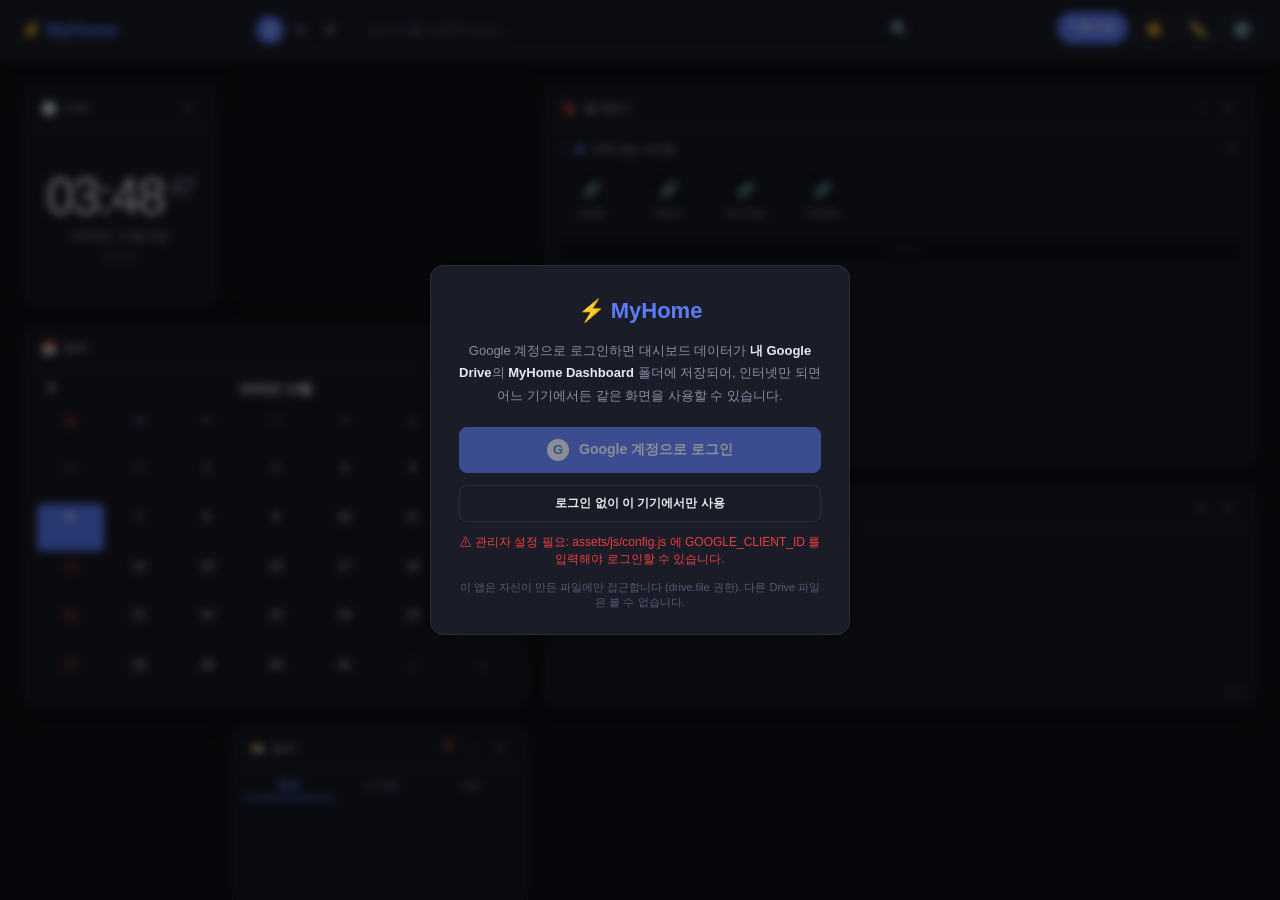
==== index.html @ 10d4822e "MyHome 대시보드: Google 로그인 + Google Drive 동기화 - 정적 호스팅에서 동작 (Apache/PHP 불필요), drive.file 권한만 사용 - 보안: 위" ====
<!DOCTYPE html>
<html lang="ko">
<head>
  <meta charset="UTF-8">
  <meta name="viewport" content="width=device-width, initial-scale=1.0">
  <!-- 스크립트·통신 대상 제한: 만일 XSS 가 생겨도 외부 스크립트 로드/임의 서버 전송을 막음 -->
  <meta http-equiv="Content-Security-Policy" content="default-src 'self'; script-src 'self' 'unsafe-inline' https://accounts.google.com/gsi/client; connect-src 'self' https://www.googleapis.com https://accounts.google.com/gsi/ https://wttr.in; frame-src https://accounts.google.com/gsi/; style-src 'self' 'unsafe-inline' https://accounts.google.com/gsi/style; img-src * data:; font-src 'self' data:; object-src 'none'; base-uri 'self'; form-action 'none'">
  <meta name="referrer" content="strict-origin-when-cross-origin">
  <title>나만의 홈 대시보드</title>

  <link rel="stylesheet" href="assets/css/lib/gridstack.min.css">
  <link rel="stylesheet" href="assets/css/dashboard.css">
  <link rel="stylesheet" href="assets/css/widgets.css">
</head>
<body class="theme-dark">

  <!-- 상단 헤더 -->
  <header class="dash-header">
    <div class="dash-header__left">
      <span class="dash-logo">⚡ MyHome</span>
    </div>
    <div class="dash-header__center">
      <form class="search-bar" id="searchForm">
        <div class="search-engine-select">
          <button type="button" class="engine-btn active" data-engine="google" title="Google">G</button>
          <button type="button" class="engine-btn" data-engine="naver" title="Naver">N</button>
          <button type="button" class="engine-btn" data-engine="bing" title="Bing">B</button>
        </div>
        <input type="text" id="searchInput" placeholder="검색어를 입력하세요..." autocomplete="off">
        <button type="submit" class="search-submit">🔍</button>
      </form>
    </div>
    <div class="dash-header__right">
      <button class="sync-btn is-off" id="syncBtn" title="Google Drive 동기화">☁ 로그인</button>
      <button class="icon-btn" id="themeToggleBtn" title="테마 전환">🌙</button>
      <button class="icon-btn" id="editModeBtn" title="레이아웃 편집">✏️</button>
      <button class="icon-btn" id="settingsBtn" title="설정">⚙️</button>
    </div>
  </header>

  <!-- 편집 모드 툴바 -->
  <div class="edit-toolbar" id="editToolbar" style="display:none;">
    <span class="edit-toolbar__label">✏️ 레이아웃 편집 모드</span>
    <button class="btn btn-sm btn-primary" id="addWidgetBtn">+ 위젯 추가</button>
    <button class="btn btn-sm btn-success" id="saveLayoutBtn">💾 저장</button>
    <button class="btn btn-sm btn-danger" id="resetLayoutBtn">↺ 초기화</button>
    <button class="btn btn-sm btn-secondary" id="exitEditBtn">✕ 나가기</button>
  </div>

  <!-- 메인 대시보드 그리드 -->
  <main class="dash-main" id="dashMain">
    <div class="grid-stack" id="mainGrid"></div>
  </main>

  <!-- 위젯 추가 모달 -->
  <div class="modal-overlay" id="addWidgetModal" style="display:none;">
    <div class="modal-box">
      <div class="modal-header">
        <h3>위젯 추가</h3>
        <button class="modal-close" id="closeAddWidgetModal">✕</button>
      </div>
      <div class="modal-body widget-picker">
        <div class="widget-pick-item" data-widget="clock">
          <div class="widget-pick-icon">🕐</div>
          <div class="widget-pick-name">시계</div>
        </div>
        <div class="widget-pick-item" data-widget="calendar">
          <div class="widget-pick-icon">📅</div>
          <div class="widget-pick-name">달력</div>
        </div>
        <div class="widget-pick-item" data-widget="weather">
          <div class="widget-pick-icon">🌤️</div>
          <div class="widget-pick-name">날씨</div>
        </div>
        <div class="widget-pick-item" data-widget="bookmarks">
          <div class="widget-pick-icon">🔖</div>
          <div class="widget-pick-name">즐겨찾기</div>
        </div>
        <div class="widget-pick-item" data-widget="memo">
          <div class="widget-pick-icon">📝</div>
          <div class="widget-pick-name">메모</div>
        </div>
      </div>
    </div>
  </div>

  <!-- 설정 패널 -->
  <div class="settings-panel" id="settingsPanel" style="display:none;">
    <div class="settings-panel__header">
      <h3>⚙️ 설정</h3>
      <button class="modal-close" id="closeSettingsBtn">✕</button>
    </div>
    <div class="settings-panel__body">
      <div class="settings-group">
        <label class="settings-label">Google Drive 동기화</label>
        <div class="sync-info" id="syncInfo"></div>
        <div class="settings-row">
          <button class="btn btn-sm btn-primary" id="syncLoginBtn">Google 로그인</button>
          <button class="btn btn-sm btn-primary" id="syncNowBtn">🔄 지금 동기화</button>
          <button class="btn btn-sm btn-secondary" id="syncPullBtn">📥 Drive에서 불러오기</button>
          <button class="btn btn-sm btn-secondary" id="syncPushBtn">📤 Drive에 덮어쓰기</button>
          <button class="btn btn-sm btn-secondary" id="syncLogoutBtn">로그아웃</button>
          <button class="btn btn-sm btn-secondary" id="syncRestoreBtn">↩ 이전 데이터 복원</button>
        </div>
      </div>
      <div class="settings-group">
        <label class="settings-label">배경 테마</label>
        <div class="theme-options">
          <button class="theme-opt" data-theme="theme-dark">🌑 다크</button>
          <button class="theme-opt" data-theme="theme-light">☀️ 라이트</button>
          <button class="theme-opt" data-theme="theme-ocean">🌊 오션</button>
          <button class="theme-opt" data-theme="theme-forest">🌲 포레스트</button>
        </div>
      </div>
      <div class="settings-group">
        <label class="settings-label">배경 이미지 URL</label>
        <div class="settings-row">
          <input type="text" id="bgImageInput" class="settings-input" placeholder="https://...">
          <button class="btn btn-sm btn-primary" id="applyBgBtn">적용</button>
          <button class="btn btn-sm btn-secondary" id="clearBgBtn">제거</button>
        </div>
      </div>
      <div class="settings-group">
        <label class="settings-label">설정 내보내기 / 가져오기</label>
        <div class="settings-row">
          <button class="btn btn-sm btn-secondary" id="exportSettingsBtn">📤 내보내기</button>
          <button class="btn btn-sm btn-secondary" id="importSettingsBtn">📥 가져오기</button>
          <input type="file" id="importFileInput" accept=".json" style="display:none;">
        </div>
      </div>
    </div>
  </div>

  <!-- Google 로그인 안내 (첫 방문) -->
  <div class="modal-overlay login-overlay" id="loginOverlay" style="display:none;">
    <div class="modal-box login-box">
      <div class="login-logo">⚡ MyHome</div>
      <p class="login-desc">
        Google 계정으로 로그인하면 대시보드 데이터가 <b>내 Google Drive</b>의
        <b>MyHome Dashboard</b> 폴더에 저장되어, 인터넷만 되면 어느 기기에서든 같은 화면을 사용할 수 있습니다.
      </p>
      <button class="btn btn-primary login-google-btn" id="loginGoogleBtn">
        <span class="login-g">G</span> Google 계정으로 로그인
      </button>
      <button class="btn btn-secondary login-local-btn" id="loginLocalBtn">로그인 없이 이 기기에서만 사용</button>
      <p class="login-note" id="loginNote"></p>
      <p class="login-fine">이 앱은 자신이 만든 파일에만 접근합니다 (drive.file 권한). 다른 Drive 파일은 볼 수 없습니다.</p>
    </div>
  </div>

  <!-- Google Identity Services -->
  <script src="https://accounts.google.com/gsi/client" async defer></script>
  <!-- Gridstack.js -->
  <script src="assets/js/lib/gridstack-all.js"></script>
  <!-- 앱 모듈 -->
  <script src="assets/js/config.js"></script>
  <script src="assets/js/storage.js"></script>
  <script src="assets/js/drive-sync.js"></script>
  <script src="assets/js/widgets/clock.js"></script>
  <script src="assets/js/widgets/calendar.js"></script>
  <script src="assets/js/widgets/weather.js"></script>
  <script src="assets/js/widgets/bookmarks.js"></script>
  <script src="assets/js/widgets/memo.js"></script>
  <script src="assets/js/grid.js"></script>
  <script src="assets/js/app.js"></script>
</body>
</html>
---- assets/css/lib/gridstack.min.css ----
.grid-stack{position:relative}.grid-stack-rtl{direction:ltr}.grid-stack-rtl>.grid-stack-item{direction:rtl}.grid-stack-placeholder>.placeholder-content{background-color:rgba(0,0,0,.1);margin:0;position:absolute;width:auto;z-index:0!important}.grid-stack>.grid-stack-item{position:absolute;padding:0}.grid-stack>.grid-stack-item>.grid-stack-item-content{margin:0;position:absolute;width:auto;overflow-x:hidden;overflow-y:auto}.grid-stack>.grid-stack-item.size-to-content:not(.size-to-content-max)>.grid-stack-item-content{overflow-y:hidden}.grid-stack-item>.ui-resizable-handle{position:absolute;font-size:.1px;display:block;-ms-touch-action:none;touch-action:none}.grid-stack-item.ui-resizable-autohide>.ui-resizable-handle,.grid-stack-item.ui-resizable-disabled>.ui-resizable-handle{display:none}.grid-stack-item>.ui-resizable-ne,.grid-stack-item>.ui-resizable-nw,.grid-stack-item>.ui-resizable-se,.grid-stack-item>.ui-resizable-sw{background-image:url('data:image/svg+xml;utf8,<svg xmlns="http://www.w3.org/2000/svg" fill="none" stroke="%23666" stroke-linecap="round" stroke-linejoin="round" stroke-width="2" viewBox="0 0 20 20"><path d="m10 3 2 2H8l2-2v14l-2-2h4l-2 2"/></svg>');background-repeat:no-repeat;background-position:center}.grid-stack-item>.ui-resizable-ne{transform:translate(0,10px) rotate(45deg)}.grid-stack-item>.ui-resizable-sw{transform:rotate(45deg)}.grid-stack-item>.ui-resizable-nw{transform:translate(0,10px) rotate(-45deg)}.grid-stack-item>.ui-resizable-se{transform:rotate(-45deg)}.grid-stack-item>.ui-resizable-nw{cursor:nw-resize;width:20px;height:20px;top:0}.grid-stack-item>.ui-resizable-n{cursor:n-resize;height:10px;top:0;left:25px;right:25px}.grid-stack-item>.ui-resizable-ne{cursor:ne-resize;width:20px;height:20px;top:0}.grid-stack-item>.ui-resizable-e{cursor:e-resize;width:10px;top:15px;bottom:15px}.grid-stack-item>.ui-resizable-se{cursor:se-resize;width:20px;height:20px}.grid-stack-item>.ui-resizable-s{cursor:s-resize;height:10px;left:25px;bottom:0;right:25px}.grid-stack-item>.ui-resizable-sw{cursor:sw-resize;width:20px;height:20px}.grid-stack-item>.ui-resizable-w{cursor:w-resize;width:10px;top:15px;bottom:15px}.grid-stack-item.ui-draggable-dragging>.ui-resizable-handle{display:none!important}.grid-stack-item.ui-draggable-dragging{will-change:left,top;cursor:move}.grid-stack-item.ui-resizable-resizing{will-change:width,height}.ui-draggable-dragging,.ui-resizable-resizing{z-index:10000}.ui-draggable-dragging>.grid-stack-item-content,.ui-resizable-resizing>.grid-stack-item-content{box-shadow:1px 4px 6px rgba(0,0,0,.2);opacity:.8}.grid-stack-animate,.grid-stack-animate .grid-stack-item{transition:left .3s,top .3s,height .3s,width .3s}.grid-stack-animate .grid-stack-item.grid-stack-placeholder,.grid-stack-animate .grid-stack-item.ui-draggable-dragging,.grid-stack-animate .grid-stack-item.ui-resizable-resizing{transition:left 0s,top 0s,height 0s,width 0s}.grid-stack>.grid-stack-item[gs-y="0"]{top:0}.grid-stack>.grid-stack-item[gs-x="0"]{left:0}.gs-12>.grid-stack-item{width:8.333%}.gs-12>.grid-stack-item[gs-x="1"]{left:8.333%}.gs-12>.grid-stack-item[gs-w="2"]{width:16.667%}.gs-12>.grid-stack-item[gs-x="2"]{left:16.667%}.gs-12>.grid-stack-item[gs-w="3"]{width:25%}.gs-12>.grid-stack-item[gs-x="3"]{left:25%}.gs-12>.grid-stack-item[gs-w="4"]{width:33.333%}.gs-12>.grid-stack-item[gs-x="4"]{left:33.333%}.gs-12>.grid-stack-item[gs-w="5"]{width:41.667%}.gs-12>.grid-stack-item[gs-x="5"]{left:41.667%}.gs-12>.grid-stack-item[gs-w="6"]{width:50%}.gs-12>.grid-stack-item[gs-x="6"]{left:50%}.gs-12>.grid-stack-item[gs-w="7"]{width:58.333%}.gs-12>.grid-stack-item[gs-x="7"]{left:58.333%}.gs-12>.grid-stack-item[gs-w="8"]{width:66.667%}.gs-12>.grid-stack-item[gs-x="8"]{left:66.667%}.gs-12>.grid-stack-item[gs-w="9"]{width:75%}.gs-12>.grid-stack-item[gs-x="9"]{left:75%}.gs-12>.grid-stack-item[gs-w="10"]{width:83.333%}.gs-12>.grid-stack-item[gs-x="10"]{left:83.333%}.gs-12>.grid-stack-item[gs-w="11"]{width:91.667%}.gs-12>.grid-stack-item[gs-x="11"]{left:91.667%}.gs-12>.grid-stack-item[gs-w="12"]{width:100%}.gs-1>.grid-stack-item{width:100%}
---- assets/css/dashboard.css ----
/* ========================================
   대시보드 CSS - 전체 레이아웃 & 테마
   ======================================== */

/* ── CSS 변수 (다크 기본) ── */
:root {
  --bg-primary:     #0f1117;
  --bg-secondary:   #1a1d27;
  --bg-card:        rgba(26, 29, 39, 0.85);
  --bg-card-hover:  rgba(40, 44, 60, 0.95);
  --border-color:   rgba(255,255,255,0.08);
  --text-primary:   #e8eaf0;
  --text-secondary: #8b8fa8;
  --text-muted:     #555975;
  --accent:         #5c7cfa;
  --accent-hover:   #748ffc;
  --accent-danger:  #f03e3e;
  --accent-success: #20c997;
  --header-height:  60px;
  --edit-bar-height:48px;
  --shadow-card:    0 4px 24px rgba(0,0,0,0.4);
  --radius-card:    14px;
  --radius-sm:      8px;
  --transition:     0.2s ease;
}

/* ── 라이트 테마 ── */
body.theme-light {
  --bg-primary:     #f0f2f8;
  --bg-secondary:   #ffffff;
  --bg-card:        rgba(255,255,255,0.9);
  --bg-card-hover:  rgba(255,255,255,1);
  --border-color:   rgba(0,0,0,0.08);
  --text-primary:   #1a1d27;
  --text-secondary: #555975;
  --text-muted:     #9ba3bf;
  --accent:         #4263eb;
  --shadow-card:    0 4px 24px rgba(0,0,0,0.1);
}

/* ── 오션 테마 ── */
body.theme-ocean {
  --bg-primary:     #062040;
  --bg-secondary:   #0a3060;
  --bg-card:        rgba(10,40,80,0.85);
  --border-color:   rgba(100,200,255,0.12);
  --text-primary:   #d0f0ff;
  --text-secondary: #7abfd8;
  --accent:         #38d9f5;
  --shadow-card:    0 4px 24px rgba(0,30,60,0.6);
}

/* ── 포레스트 테마 ── */
body.theme-forest {
  --bg-primary:     #0d1f0f;
  --bg-secondary:   #162518;
  --bg-card:        rgba(18,35,20,0.88);
  --border-color:   rgba(100,200,100,0.1);
  --text-primary:   #d4edd6;
  --text-secondary: #7ab87e;
  --accent:         #40c057;
  --shadow-card:    0 4px 24px rgba(0,20,5,0.6);
}

/* ── 리셋 & 기본 ── */
*, *::before, *::after { box-sizing: border-box; margin: 0; padding: 0; }

html, body {
  height: 100%;
  font-family: 'Segoe UI', 'Noto Sans KR', sans-serif;
  font-size: 14px;
  color: var(--text-primary);
  background-color: var(--bg-primary);
  background-image: var(--bg-image, none);
  background-size: cover;
  background-position: center;
  background-attachment: fixed;
  overflow-x: hidden;
  transition: background-color var(--transition), color var(--transition);
}

/* ── 헤더 ── */
.dash-header {
  position: fixed;
  top: 0; left: 0; right: 0;
  height: var(--header-height);
  display: flex;
  align-items: center;
  padding: 0 20px;
  gap: 16px;
  background: var(--bg-secondary);
  border-bottom: 1px solid var(--border-color);
  backdrop-filter: blur(12px);
  z-index: 100;
  box-shadow: 0 2px 12px rgba(0,0,0,0.3);
}

.dash-header__left  { flex: 0 0 auto; }
.dash-header__center { flex: 1 1 auto; max-width: 680px; margin: 0 auto; }
.dash-header__right { flex: 0 0 auto; display: flex; gap: 8px; }

.dash-logo {
  font-size: 18px;
  font-weight: 700;
  letter-spacing: -0.5px;
  color: var(--accent);
  white-space: nowrap;
}

/* ── 검색바 ── */
.search-bar {
  display: flex;
  align-items: center;
  background: var(--bg-card);
  border: 1px solid var(--border-color);
  border-radius: 30px;
  overflow: hidden;
  transition: border-color var(--transition), box-shadow var(--transition);
}
.search-bar:focus-within {
  border-color: var(--accent);
  box-shadow: 0 0 0 3px rgba(92,124,250,0.2);
}

.search-engine-select {
  display: flex;
  gap: 2px;
  padding: 0 8px;
  border-right: 1px solid var(--border-color);
}
.engine-btn {
  width: 28px; height: 28px;
  border: none;
  background: transparent;
  color: var(--text-secondary);
  font-size: 12px;
  font-weight: 700;
  border-radius: 50%;
  cursor: pointer;
  transition: background var(--transition), color var(--transition);
}
.engine-btn:hover  { background: var(--bg-primary); color: var(--text-primary); }
.engine-btn.active { background: var(--accent); color: #fff; }

#searchInput {
  flex: 1;
  padding: 10px 14px;
  border: none;
  background: transparent;
  color: var(--text-primary);
  font-size: 14px;
  outline: none;
}
#searchInput::placeholder { color: var(--text-muted); }

.search-submit {
  padding: 0 16px;
  height: 44px;
  border: none;
  background: transparent;
  color: var(--text-secondary);
  font-size: 16px;
  cursor: pointer;
  transition: color var(--transition);
}
.search-submit:hover { color: var(--accent); }

/* ── 아이콘 버튼 ── */
.icon-btn {
  width: 36px; height: 36px;
  border: 1px solid var(--border-color);
  background: transparent;
  color: var(--text-secondary);
  font-size: 16px;
  border-radius: var(--radius-sm);
  cursor: pointer;
  transition: background var(--transition), color var(--transition), border-color var(--transition);
  display: flex; align-items: center; justify-content: center;
}
.icon-btn:hover { background: var(--bg-card); color: var(--text-primary); border-color: var(--accent); }

/* ── 편집 툴바 ── */
.edit-toolbar {
  position: fixed;
  top: var(--header-height);
  left: 0; right: 0;
  height: var(--edit-bar-height);
  display: flex;
  align-items: center;
  gap: 10px;
  padding: 0 20px;
  background: rgba(92,124,250,0.15);
  border-bottom: 1px solid rgba(92,124,250,0.3);
  backdrop-filter: blur(8px);
  z-index: 99;
}
.edit-toolbar__label {
  font-size: 13px;
  font-weight: 600;
  color: var(--accent);
  margin-right: auto;
}
body.edit-mode .dash-main {
  top: calc(var(--header-height) + var(--edit-bar-height));
}

/* ── 메인 컨텐츠 영역 ── */
.dash-main {
  position: fixed;
  top: var(--header-height);
  left: 0; right: 0; bottom: 0;
  overflow-y: auto;
  padding: 16px;
  transition: top var(--transition);
}

/* ── 버튼 공통 ── */
.btn {
  padding: 6px 14px;
  border: 1px solid var(--border-color);
  border-radius: var(--radius-sm);
  font-size: 12px;
  font-weight: 600;
  cursor: pointer;
  transition: all var(--transition);
  white-space: nowrap;
}
.btn-sm { padding: 5px 12px; font-size: 12px; }
.btn-primary   { background: var(--accent); color: #fff; border-color: var(--accent); }
.btn-primary:hover { background: var(--accent-hover); }
.btn-success   { background: var(--accent-success); color: #fff; border-color: var(--accent-success); }
.btn-danger    { background: var(--accent-danger); color: #fff; border-color: var(--accent-danger); }
.btn-secondary { background: var(--bg-card); color: var(--text-primary); }
.btn-secondary:hover { background: var(--bg-card-hover); border-color: var(--accent); }

/* ── 모달 오버레이 ── */
.modal-overlay {
  position: fixed;
  inset: 0;
  background: rgba(0,0,0,0.55);
  backdrop-filter: blur(4px);
  z-index: 200;
  display: flex;
  align-items: center;
  justify-content: center;
}
.modal-box {
  background: var(--bg-secondary);
  border: 1px solid var(--border-color);
  border-radius: var(--radius-card);
  width: 480px;
  max-width: 95vw;
  box-shadow: var(--shadow-card);
  overflow: hidden;
}
.modal-header {
  display: flex;
  align-items: center;
  justify-content: space-between;
  padding: 16px 20px;
  border-bottom: 1px solid var(--border-color);
}
.modal-header h3 { font-size: 15px; font-weight: 700; }
.modal-close {
  width: 28px; height: 28px;
  border: none;
  background: transparent;
  color: var(--text-secondary);
  font-size: 14px;
  border-radius: 50%;
  cursor: pointer;
  transition: background var(--transition);
}
.modal-close:hover { background: var(--bg-card); color: var(--text-primary); }
.modal-body { padding: 20px; }

/* ── 위젯 픽커 ── */
.widget-picker {
  display: grid;
  grid-template-columns: repeat(3, 1fr);
  gap: 12px;
}
.widget-pick-item {
  display: flex;
  flex-direction: column;
  align-items: center;
  gap: 8px;
  padding: 18px 12px;
  border: 1px solid var(--border-color);
  border-radius: var(--radius-card);
  cursor: pointer;
  transition: all var(--transition);
  background: var(--bg-card);
}
.widget-pick-item:hover {
  border-color: var(--accent);
  background: var(--bg-card-hover);
  transform: translateY(-2px);
  box-shadow: 0 4px 16px rgba(92,124,250,0.2);
}
.widget-pick-icon { font-size: 28px; }
.widget-pick-name { font-size: 12px; font-weight: 600; color: var(--text-secondary); }

/* ── 설정 패널 (슬라이드인) ── */
.settings-panel {
  position: fixed;
  top: 0; right: 0;
  width: 320px;
  height: 100%;
  background: var(--bg-secondary);
  border-left: 1px solid var(--border-color);
  box-shadow: -4px 0 24px rgba(0,0,0,0.4);
  z-index: 150;
  display: flex;
  flex-direction: column;
}
.settings-panel__header {
  display: flex;
  align-items: center;
  justify-content: space-between;
  padding: 18px 20px;
  border-bottom: 1px solid var(--border-color);
}
.settings-panel__header h3 { font-size: 15px; font-weight: 700; }
.settings-panel__body { padding: 20px; flex: 1; overflow-y: auto; }
.settings-group { margin-bottom: 24px; }
.settings-label {
  display: block;
  font-size: 11px;
  font-weight: 700;
  text-transform: uppercase;
  letter-spacing: 0.8px;
  color: var(--text-secondary);
  margin-bottom: 10px;
}
.settings-row {
  display: flex;
  gap: 8px;
  align-items: center;
}
.settings-input {
  flex: 1;
  padding: 8px 12px;
  border: 1px solid var(--border-color);
  border-radius: var(--radius-sm);
  background: var(--bg-card);
  color: var(--text-primary);
  font-size: 12px;
  outline: none;
  transition: border-color var(--transition);
}
.settings-input:focus { border-color: var(--accent); }

.theme-options {
  display: grid;
  grid-template-columns: repeat(2, 1fr);
  gap: 8px;
}
.theme-opt {
  padding: 10px 8px;
  border: 1px solid var(--border-color);
  border-radius: var(--radius-sm);
  background: var(--bg-card);
  color: var(--text-primary);
  font-size: 12px;
  cursor: pointer;
  transition: all var(--transition);
  text-align: center;
}
.theme-opt:hover { border-color: var(--accent); }
.theme-opt.active { border-color: var(--accent); background: rgba(92,124,250,0.15); }

/* ── Gridstack 커스텀 ── */
.grid-stack {
  min-height: calc(100vh - var(--header-height) - 32px);
}

.grid-stack-item-content {
  background: var(--bg-card);
  border: 1px solid var(--border-color);
  border-radius: var(--radius-card);
  box-shadow: var(--shadow-card);
  overflow: hidden;
  transition: box-shadow var(--transition), border-color var(--transition);
  backdrop-filter: blur(8px);
}
.grid-stack-item-content:hover {
  box-shadow: 0 8px 32px rgba(0,0,0,0.5);
}

/* 편집 모드에서 위젯 테두리 강조 */
body.edit-mode .grid-stack-item-content {
  border-color: rgba(92,124,250,0.4);
  cursor: grab;
}
body.edit-mode .grid-stack-item-content:active { cursor: grabbing; }

/* 드래그 중 플레이스홀더 */
.grid-stack-placeholder > .placeholder-content {
  background: rgba(92,124,250,0.15);
  border: 2px dashed var(--accent);
  border-radius: var(--radius-card);
}

/* 리사이즈 핸들 */
.ui-resizable-se {
  background: var(--accent);
  width: 10px !important;
  height: 10px !important;
  border-radius: 2px 0 var(--radius-sm) 0;
  opacity: 0;
  transition: opacity var(--transition);
}
body.edit-mode .grid-stack-item:hover .ui-resizable-se { opacity: 1; }

/* ── 스크롤바 ── */
::-webkit-scrollbar { width: 6px; height: 6px; }
::-webkit-scrollbar-track { background: transparent; }
::-webkit-scrollbar-thumb { background: var(--text-muted); border-radius: 3px; }
::-webkit-scrollbar-thumb:hover { background: var(--text-secondary); }

/* ── 반응형 ── */
@media (max-width: 768px) {
  .dash-header { padding: 0 12px; gap: 8px; }
  .dash-logo { font-size: 14px; }
  .dash-header__center { max-width: none; }
  .search-engine-select { display: none; }
  .dash-main { padding: 8px; }
  .settings-panel { width: 100%; }
  .widget-picker { grid-template-columns: repeat(2, 1fr); }
}

/* ── 애니메이션 ── */
@keyframes fadeInUp {
  from { opacity: 0; transform: translateY(12px); }
  to   { opacity: 1; transform: translateY(0); }
}
.widget-enter { animation: fadeInUp 0.3s ease forwards; }

/* ── Google Drive 동기화 ── */
.sync-btn {
  height: 32px;
  padding: 0 12px;
  border-radius: 16px;
  border: 1px solid var(--border-color);
  background: var(--bg-card);
  color: var(--text-secondary);
  font-size: 12px;
  font-weight: 600;
  cursor: pointer;
  white-space: nowrap;
  transition: all var(--transition);
}
.sync-btn:hover { border-color: var(--accent); color: var(--text-primary); }
.sync-btn.is-ok   { color: var(--accent-success); border-color: rgba(32,201,151,0.35); }
.sync-btn.is-busy { color: var(--accent); }
.sync-btn.is-warn { color: #fd7e14; border-color: rgba(253,126,20,0.5); background: rgba(253,126,20,0.1); }
.sync-btn.is-err  { color: var(--accent-danger); border-color: rgba(240,62,62,0.5); }
.sync-btn.is-off  { color: #fff; background: var(--accent); border-color: var(--accent); }

.sync-info {
  font-size: 12px;
  line-height: 1.6;
  color: var(--text-secondary);
  white-space: pre-line;
  margin-bottom: 10px;
  word-break: break-all;
  min-height: calc(1.6em * 4);
}
.sync-info__status {
  white-space: nowrap;
  overflow: hidden;
  text-overflow: ellipsis;
}
.settings-group .settings-row { flex-wrap: wrap; }

.login-overlay { z-index: 300; }
.login-box {
  width: 420px;
  padding: 32px 28px 24px;
  display: flex;
  flex-direction: column;
  align-items: stretch;
  gap: 12px;
  text-align: center;
}
.login-logo { font-size: 22px; font-weight: 800; color: var(--accent); }
.login-desc { font-size: 13px; line-height: 1.7; color: var(--text-secondary); margin: 4px 0 8px; }
.login-desc b { color: var(--text-primary); }
.login-google-btn {
  display: flex; align-items: center; justify-content: center; gap: 10px;
  padding: 11px 14px; font-size: 14px;
}
.login-google-btn:disabled { opacity: 0.5; cursor: not-allowed; }
.login-g {
  display: inline-flex; align-items: center; justify-content: center;
  width: 22px; height: 22px; border-radius: 50%;
  background: #fff; color: #4285f4; font-weight: 800; font-size: 13px;
}
.login-local-btn { padding: 9px 14px; }
.login-note { font-size: 12px; color: var(--accent-danger); min-height: 1em; margin: 0; }
.login-fine { font-size: 11px; color: var(--text-muted); margin: 0; }

@media (max-width: 768px) {
  .sync-btn { padding: 0 8px; font-size: 11px; }
}
---- assets/css/widgets.css ----
/* ========================================
   위젯 공통 & 개별 스타일
   ======================================== */

/* ── 위젯 공통 래퍼 ── */
.widget {
  height: 100%;
  display: flex;
  flex-direction: column;
  overflow: hidden;
}

.widget-header {
  display: flex;
  align-items: center;
  justify-content: space-between;
  padding: 12px 16px 8px;
  flex-shrink: 0;
  border-bottom: 1px solid var(--border-color);
}
.widget-title {
  font-size: 11px;
  font-weight: 700;
  text-transform: uppercase;
  letter-spacing: 0.8px;
  color: var(--text-secondary);
  display: flex;
  align-items: center;
  gap: 6px;
}
.widget-title .icon { font-size: 13px; }

.widget-actions {
  display: flex;
  gap: 4px;
}
.widget-action-btn {
  width: 22px; height: 22px;
  border: none;
  background: transparent;
  color: var(--text-muted);
  font-size: 12px;
  border-radius: 4px;
  cursor: pointer;
  transition: all var(--transition);
  display: flex; align-items: center; justify-content: center;
}
.widget-action-btn:hover { background: var(--bg-primary); color: var(--text-primary); }
.widget-action-btn.danger:hover { color: var(--accent-danger); }

.widget-body {
  flex: 1;
  overflow: hidden;
  padding: 12px 16px;
  display: flex;
  flex-direction: column;
}

/* 편집 모드에서 위젯 헤더 드래그 핸들 표시 */
body.edit-mode .widget-header::before {
  content: '⋮⋮';
  font-size: 14px;
  color: var(--text-muted);
  margin-right: 6px;
  letter-spacing: -2px;
  cursor: grab;
}

/* ── 🕐 시계 위젯 ── */
.clock-widget .widget-body {
  align-items: center;
  justify-content: center;
  gap: 4px;
}
.clock-time {
  font-size: clamp(28px, 4vw, 52px);
  font-weight: 200;
  letter-spacing: -2px;
  color: var(--text-primary);
  font-variant-numeric: tabular-nums;
  line-height: 1;
}
.clock-time .clock-seconds {
  font-size: 0.5em;
  color: var(--text-secondary);
  vertical-align: super;
}
.clock-date {
  font-size: 13px;
  color: var(--text-secondary);
  text-align: center;
}
.clock-day {
  font-size: 11px;
  color: var(--text-muted);
  text-align: center;
  text-transform: uppercase;
  letter-spacing: 1px;
}

/* ── 📅 달력 위젯 ── */
.calendar-widget .widget-body { padding: 8px 12px; }

.calendar-nav {
  display: flex;
  align-items: center;
  justify-content: space-between;
  margin-bottom: 8px;
}
.cal-nav-btn {
  width: 26px; height: 26px;
  border: none;
  background: transparent;
  color: var(--text-secondary);
  border-radius: 6px;
  cursor: pointer;
  font-size: 14px;
  transition: all var(--transition);
}
.cal-nav-btn:hover { background: var(--bg-primary); color: var(--text-primary); }
.cal-month-label {
  font-size: 13px;
  font-weight: 700;
  color: var(--text-primary);
}

.calendar-grid {
  display: grid;
  grid-template-columns: repeat(7, 1fr);
  gap: 2px;
  flex: 1;
}
.cal-day-name {
  text-align: center;
  font-size: 10px;
  font-weight: 700;
  color: var(--text-muted);
  padding: 4px 0;
  text-transform: uppercase;
}
.cal-day-name:first-child { color: #f03e3e; }
.cal-day-name:last-child  { color: var(--accent); }

.cal-day {
  position: relative;
  text-align: center;
  font-size: 12px;
  padding: 5px 2px;
  border-radius: 6px;
  cursor: pointer;
  color: var(--text-primary);
  transition: all var(--transition);
  line-height: 1.4;
}
.cal-day:hover { background: var(--bg-primary); }
.cal-day.other-month { color: var(--text-muted); }
.cal-day.today {
  background: var(--accent);
  color: #fff;
  font-weight: 700;
}
.cal-day.today:hover { background: var(--accent-hover); }
.cal-day.sunday    { color: #f03e3e; }
.cal-day.saturday  { color: var(--accent); }
.cal-day.today.sunday, .cal-day.today.saturday { color: #fff; }
.cal-day.has-event::after {
  content: '';
  position: absolute;
  bottom: 2px; left: 50%;
  transform: translateX(-50%);
  width: 4px; height: 4px;
  border-radius: 50%;
  background: var(--accent-success);
}
.cal-day.today.has-event::after { background: #fff; }

/* 달력 이벤트 입력 팝업 */
.cal-event-popup {
  position: absolute;
  z-index: 300;
  background: var(--bg-secondary);
  border: 1px solid var(--border-color);
  border-radius: var(--radius-sm);
  padding: 10px;
  box-shadow: var(--shadow-card);
  min-width: 200px;
}
.cal-event-popup input {
  width: 100%;
  padding: 6px 10px;
  border: 1px solid var(--border-color);
  border-radius: 4px;
  background: var(--bg-card);
  color: var(--text-primary);
  font-size: 12px;
  outline: none;
  margin-bottom: 6px;
}
.cal-event-list { margin-bottom: 6px; }
.cal-event-item {
  display: flex;
  align-items: center;
  gap: 6px;
  font-size: 11px;
  color: var(--text-primary);
  padding: 2px 0;
}
.cal-event-del {
  margin-left: auto;
  background: none;
  border: none;
  color: var(--accent-danger);
  cursor: pointer;
  font-size: 11px;
}

/* ── 🌤️ 날씨 위젯 ── */
.weather-widget .widget-body {
  gap: 10px;
  justify-content: center;
}

.weather-current {
  display: flex;
  align-items: center;
  gap: 12px;
}
.weather-icon { font-size: 40px; line-height: 1; }
.weather-temp-block {}
.weather-temp {
  font-size: 36px;
  font-weight: 200;
  line-height: 1;
  color: var(--text-primary);
}
.weather-desc {
  font-size: 12px;
  color: var(--text-secondary);
  margin-top: 2px;
}
.weather-location {
  font-size: 11px;
  color: var(--text-muted);
}

.weather-details {
  display: grid;
  grid-template-columns: repeat(3, 1fr);
  gap: 6px;
}
.weather-detail-item {
  background: var(--bg-primary);
  border-radius: var(--radius-sm);
  padding: 6px 8px;
  text-align: center;
}
.weather-detail-label {
  font-size: 10px;
  color: var(--text-muted);
  margin-bottom: 2px;
}
.weather-detail-value { font-size: 12px; font-weight: 600; }

.weather-forecast {
  display: grid;
  grid-template-columns: repeat(3, 1fr);
  gap: 6px;
}
.forecast-item {
  background: var(--bg-primary);
  border-radius: var(--radius-sm);
  padding: 8px 6px;
  text-align: center;
  display: flex;
  flex-direction: column;
  gap: 4px;
}
.forecast-day  { font-size: 10px; color: var(--text-muted); font-weight: 600; }
.forecast-icon { font-size: 18px; }
.forecast-temp { font-size: 11px; color: var(--text-primary); }
.forecast-temp .high { color: #f03e3e; }
.forecast-temp .low  { color: var(--accent); }

.weather-loading, .weather-error {
  display: flex;
  align-items: center;
  justify-content: center;
  flex: 1;
  flex-direction: column;
  gap: 8px;
  color: var(--text-muted);
  font-size: 13px;
}
.weather-loading .spinner {
  width: 24px; height: 24px;
  border: 2px solid var(--border-color);
  border-top-color: var(--accent);
  border-radius: 50%;
  animation: spin 0.8s linear infinite;
}
@keyframes spin { to { transform: rotate(360deg); } }

/* ── 🔖 즐겨찾기 위젯 ── */
.bookmarks-widget .widget-body { gap: 8px; padding: 10px 12px; overflow-y: auto; }

.bookmark-group-header {
  display: flex;
  align-items: center;
  gap: 8px;
  margin-bottom: 6px;
}
.bookmark-group-color {
  width: 8px; height: 8px;
  border-radius: 50%;
  flex-shrink: 0;
}
.bookmark-group-name {
  font-size: 11px;
  font-weight: 700;
  color: var(--text-secondary);
  flex: 1;
}
.bookmark-group-add {
  background: none;
  border: none;
  color: var(--text-muted);
  cursor: pointer;
  font-size: 14px;
  transition: color var(--transition);
}
.bookmark-group-add:hover { color: var(--accent); }

.bookmark-links {
  display: grid;
  grid-template-columns: repeat(auto-fill, minmax(64px, 1fr));
  gap: 8px;
  margin-bottom: 10px;
}
.bookmark-link {
  display: flex;
  flex-direction: column;
  align-items: center;
  gap: 5px;
  padding: 8px 4px;
  border-radius: var(--radius-sm);
  cursor: pointer;
  text-decoration: none;
  transition: all var(--transition);
  position: relative;
  border: 1px solid transparent;
}
.bookmark-link:hover {
  background: var(--bg-primary);
  border-color: var(--border-color);
  transform: translateY(-2px);
}
.bookmark-favicon {
  width: 28px; height: 28px;
  border-radius: 6px;
  background: var(--bg-primary);
  display: flex;
  align-items: center;
  justify-content: center;
  font-size: 16px;
  overflow: hidden;
  flex-shrink: 0;
}
.bookmark-favicon img {
  width: 100%; height: 100%;
  object-fit: contain;
  border-radius: 4px;
}
.bookmark-name {
  font-size: 10px;
  color: var(--text-secondary);
  text-align: center;
  line-height: 1.2;
  max-width: 100%;
  overflow: hidden;
  text-overflow: ellipsis;
  white-space: nowrap;
}
.bookmark-link:hover .bookmark-name { color: var(--text-primary); }

/* 편집 모드 - 삭제 버튼 표시 */
body.edit-mode .bookmark-link::after {
  content: '✕';
  position: absolute;
  top: -4px; right: -4px;
  width: 16px; height: 16px;
  background: var(--accent-danger);
  color: #fff;
  border-radius: 50%;
  font-size: 9px;
  display: flex;
  align-items: center;
  justify-content: center;
  cursor: pointer;
  z-index: 10;
  display: none;
}
body.edit-mode .bookmark-link:hover::after { display: flex; }

.bookmark-add-link {
  width: 28px; height: 28px;
  border-radius: 6px;
  background: var(--bg-primary);
  border: 1px dashed var(--border-color);
  color: var(--text-muted);
  font-size: 16px;
  cursor: pointer;
  display: flex;
  align-items: center;
  justify-content: center;
  transition: all var(--transition);
}
.bookmark-add-link:hover { border-color: var(--accent); color: var(--accent); }

/* 링크 추가 폼 */
.bookmark-add-form {
  display: none;
  flex-direction: column;
  gap: 6px;
  padding: 10px;
  background: var(--bg-primary);
  border-radius: var(--radius-sm);
  border: 1px solid var(--border-color);
}
.bookmark-add-form.show { display: flex; }
.bookmark-add-form input {
  padding: 6px 10px;
  border: 1px solid var(--border-color);
  border-radius: 4px;
  background: var(--bg-card);
  color: var(--text-primary);
  font-size: 12px;
  outline: none;
}
.bookmark-add-form input:focus { border-color: var(--accent); }
.bookmark-add-form-actions {
  display: flex;
  gap: 6px;
  justify-content: flex-end;
}

/* ── 📝 메모 위젯 ── */
.memo-widget .widget-body { padding: 8px 12px; }
.memo-textarea {
  width: 100%;
  height: 100%;
  flex: 1;
  border: none;
  background: transparent;
  color: var(--text-primary);
  font-size: 13px;
  line-height: 1.7;
  resize: none;
  outline: none;
  font-family: inherit;
}
.memo-textarea::placeholder { color: var(--text-muted); }
.memo-footer {
  display: flex;
  justify-content: flex-end;
  font-size: 10px;
  color: var(--text-muted);
  padding-top: 6px;
}

/* ── 공통 구분선 ── */
.widget-divider {
  height: 1px;
  background: var(--border-color);
  margin: 8px 0;
  flex-shrink: 0;
}

/* ── 스켈레톤 로딩 ── */
.skeleton {
  background: linear-gradient(90deg,
    var(--bg-primary) 25%,
    var(--border-color) 50%,
    var(--bg-primary) 75%
  );
  background-size: 200% 100%;
  animation: skeleton-loading 1.4s ease infinite;
  border-radius: 4px;
}
@keyframes skeleton-loading {
  0%   { background-position: 200% 0; }
  100% { background-position: -200% 0; }
}

/* ══════════════════════════════════════════
   Phase 2 — 달력 위젯 고도화 스타일
   ══════════════════════════════════════════ */

.cal-body {
  display: flex;
  flex-direction: column;
  overflow: hidden;
  padding: 8px 12px;
}

/* 선택된 날짜 */
.cal-day.selected {
  outline: 2px solid var(--accent);
  outline-offset: -1px;
}

/* 이벤트 도트 */
.cal-ev-dots {
  display: flex;
  justify-content: center;
  gap: 2px;
  margin-top: 2px;
}
.cal-ev-dot {
  width: 5px; height: 5px;
  border-radius: 50%;
  display: inline-block;
}

/* 미니 모드 */
.cal-mini .calendar-grid { gap: 1px; }
.cal-mini .cal-day { font-size: 10px; padding: 3px 1px; }
.cal-mini .cal-day-name { font-size: 9px; padding: 2px 0; }

/* 사이드 패널 */
.cal-event-side {
  border-top: 1px solid var(--border-color);
  padding-top: 8px;
  margin-top: 6px;
  display: flex;
  flex-direction: column;
  gap: 8px;
  flex-shrink: 0;
  max-height: 200px;
  overflow-y: auto;
}
.cal-side-header {
  display: flex;
  align-items: center;
  justify-content: space-between;
}
.cal-side-date {
  font-size: 12px;
  font-weight: 700;
  color: var(--text-primary);
}
.cal-side-close {
  background: none; border: none;
  color: var(--text-muted); cursor: pointer; font-size: 13px;
}
.cal-side-list { display: flex; flex-direction: column; gap: 4px; }
.cal-no-event { font-size: 11px; color: var(--text-muted); text-align: center; padding: 6px 0; }
.cal-side-event {
  display: flex; align-items: center; gap: 6px;
  padding: 4px 6px;
  background: var(--bg-primary);
  border-radius: 4px;
  font-size: 12px;
}
.cal-side-dot { width: 8px; height: 8px; border-radius: 50%; flex-shrink: 0; }
.cal-side-text { flex: 1; color: var(--text-primary); overflow: hidden; text-overflow: ellipsis; white-space: nowrap; }
.cal-event-del {
  background: none; border: none;
  color: var(--text-muted); cursor: pointer; font-size: 11px;
  transition: color var(--transition);
}
.cal-event-del:hover { color: var(--accent-danger); }

/* 색상 선택 */
.cal-color-row { display: flex; gap: 5px; flex-wrap: wrap; }
.cal-color-btn {
  width: 18px; height: 18px; border-radius: 50%;
  border: 2px solid transparent; cursor: pointer;
  transition: border-color var(--transition), transform var(--transition);
}
.cal-color-btn.active, .cal-color-btn:hover {
  border-color: var(--text-primary);
  transform: scale(1.15);
}

/* 일정 추가 행 */
.cal-side-add { display: flex; flex-direction: column; gap: 5px; }
.cal-side-input-row { display: flex; gap: 5px; }
.cal-side-input {
  flex: 1; padding: 5px 8px;
  border: 1px solid var(--border-color);
  border-radius: 4px; background: var(--bg-card);
  color: var(--text-primary); font-size: 12px; outline: none;
}
.cal-side-input:focus { border-color: var(--accent); }

/* ══════════════════════════════════════════
   Phase 3 — 날씨 위젯 고도화 스타일
   ══════════════════════════════════════════ */

/* 도시 편집 바 */
.weather-city-edit {
  display: flex;
  align-items: center;
  gap: 6px;
  padding: 6px 12px;
  border-bottom: 1px solid var(--border-color);
  background: var(--bg-primary);
}

/* 탭 */
.weather-tabs {
  display: flex;
  gap: 2px;
  padding: 6px 12px 0;
  flex-shrink: 0;
}
.weather-tab {
  flex: 1;
  padding: 4px 0;
  border: none;
  background: transparent;
  color: var(--text-muted);
  font-size: 11px;
  font-weight: 600;
  border-bottom: 2px solid transparent;
  cursor: pointer;
  transition: all var(--transition);
}
.weather-tab.active {
  color: var(--accent);
  border-bottom-color: var(--accent);
}
.weather-tab:hover { color: var(--text-primary); }

/* 시간별 예보 */
.weather-hourly {
  display: flex;
  gap: 8px;
  overflow-x: auto;
  padding-bottom: 6px;
}
.weather-hourly::-webkit-scrollbar { height: 3px; }
.weather-hourly::-webkit-scrollbar-thumb { background: var(--border-color); border-radius: 2px; }
.hourly-item {
  display: flex;
  flex-direction: column;
  align-items: center;
  gap: 4px;
  flex-shrink: 0;
  padding: 8px 10px;
  background: var(--bg-primary);
  border-radius: var(--radius-sm);
}
.hourly-time { font-size: 10px; color: var(--text-muted); }
.hourly-icon { font-size: 18px; }
.hourly-temp { font-size: 12px; font-weight: 600; color: var(--text-primary); }
.hourly-rain { font-size: 10px; color: #74c0fc; }

/* 3일 예보 (풀) */
.weather-forecast-full {
  display: flex;
  flex-direction: column;
  gap: 6px;
}
.forecast-full-item {
  display: flex;
  align-items: center;
  justify-content: space-between;
  padding: 8px 12px;
  background: var(--bg-primary);
  border-radius: var(--radius-sm);
}
.forecast-full-left { display: flex; align-items: center; gap: 10px; }
.forecast-full-right { display: flex; align-items: center; gap: 10px; }
.forecast-full-day { font-size: 12px; font-weight: 600; color: var(--text-primary); min-width: 48px; }
.forecast-full-icon { font-size: 20px; }
.forecast-full-desc { font-size: 11px; color: var(--text-muted); }
.forecast-full-rain { font-size: 11px; color: #74c0fc; }
.forecast-full-temp { font-size: 12px; }
.forecast-full-temp .high { color: #f03e3e; font-weight: 700; }
.forecast-full-temp .low  { color: var(--accent); }

/* ══════════════════════════════════════════
   Phase 4 — 즐겨찾기 위젯 고도화 스타일
   ══════════════════════════════════════════ */

/* 링크 래퍼 (드래그 가능) */
.bookmark-link-wrap {
  position: relative;
  border-radius: var(--radius-sm);
  transition: opacity var(--transition);
}
.bookmark-link-wrap.bm-dragging { opacity: 0.4; }
.bookmark-link-wrap.bm-drag-over {
  outline: 2px dashed var(--accent);
  outline-offset: 2px;
}

/* 링크 액션 버튼 (hover 시 표시) */
.bm-link-actions {
  position: absolute;
  top: 2px; right: 2px;
  display: none;
  gap: 2px;
  z-index: 10;
}
.bookmark-link-wrap:hover .bm-link-actions { display: flex; }
.bm-icon-btn {
  width: 16px; height: 16px;
  border: none; border-radius: 3px;
  background: var(--bg-secondary);
  color: var(--text-muted);
  font-size: 10px;
  cursor: pointer;
  display: flex; align-items: center; justify-content: center;
  transition: all var(--transition);
}
.bm-icon-btn:hover { background: var(--bg-primary); color: var(--text-primary); }
.bm-icon-btn.danger:hover { color: var(--accent-danger); }

/* 즐겨찾기 추가 버튼 재정의 */
.bookmark-add-link {
  display: flex;
  align-items: center;
  gap: 4px;
  padding: 4px 8px;
  border-radius: 4px;
  background: var(--bg-primary);
  border: 1px dashed var(--border-color);
  color: var(--text-muted);
  font-size: 11px;
  cursor: pointer;
  transition: all var(--transition);
  width: auto;
  height: auto;
  grid-column: 1 / -1;
}
.bookmark-add-link:hover { border-color: var(--accent); color: var(--accent); }

/* 그룹 색상 클릭 커서 */
.bookmark-group-color { cursor: pointer; transition: transform var(--transition); }
.bookmark-group-color:hover { transform: scale(1.4); }

/* 그룹 이름 클릭 커서 */
.bookmark-group-name { cursor: pointer; }
.bookmark-group-name:hover { color: var(--text-primary); }

/* 인라인 이름 편집 입력 */
.bm-inline-input {
  font-size: 11px; font-weight: 700;
  border: none; border-bottom: 1px solid var(--accent);
  background: transparent; color: var(--text-primary);
  outline: none; flex: 1; min-width: 60px;
}

/* 즐겨찾기 모달 오버레이 */
.bm-modal-overlay {
  position: fixed;
  inset: 0;
  background: rgba(0,0,0,0.55);
  z-index: 10000;
  display: flex;
  align-items: center;
  justify-content: center;
}
.bm-modal-box {
  background: var(--bg-secondary);
  border: 1px solid var(--border-color);
  border-radius: var(--radius);
  box-shadow: 0 16px 48px rgba(0,0,0,0.4);
  min-width: 300px;
  max-width: 420px;
  width: 90%;
  display: flex;
  flex-direction: column;
  overflow: hidden;
}
.bm-modal-header {
  display: flex; align-items: center; justify-content: space-between;
  padding: 14px 18px;
  border-bottom: 1px solid var(--border-color);
  font-size: 14px; font-weight: 700; color: var(--text-primary);
}
.bm-modal-close {
  background: none; border: none;
  color: var(--text-muted); cursor: pointer; font-size: 14px;
  transition: color var(--transition);
}
.bm-modal-close:hover { color: var(--accent-danger); }
.bm-modal-body { padding: 16px 18px; display: flex; flex-direction: column; gap: 14px; }
.bm-modal-footer {
  display: flex; gap: 8px; justify-content: flex-end;
  padding: 12px 18px;
  border-top: 1px solid var(--border-color);
}

/* 모달 필드 */
.bm-modal-field { display: flex; flex-direction: column; gap: 6px; }
.bm-modal-field label { font-size: 11px; font-weight: 700; color: var(--text-muted); text-transform: uppercase; letter-spacing: 0.5px; }

/* 색상 스와치 */
.bm-swatch-row { display: flex; gap: 6px; flex-wrap: wrap; }
.bm-swatch {
  width: 26px; height: 26px; border-radius: 50%;
  border: 2px solid transparent; cursor: pointer;
  transition: border-color var(--transition), transform var(--transition);
}
.bm-swatch:hover { transform: scale(1.15); }
.bm-swatch.bm-swatch-active { border-color: var(--text-primary); transform: scale(1.15); }

/* ── 그룹 드래그 핸들 ── */
.bm-grp-drag-handle {
  cursor: grab;
  color: var(--text-muted);
  font-size: 14px;
  padding: 0 2px;
  user-select: none;
  flex-shrink: 0;
  opacity: 0.4;
  transition: opacity var(--transition);
}
.bookmark-group-header:hover .bm-grp-drag-handle { opacity: 1; }
.bm-grp-drag-handle:active { cursor: grabbing; }

/* 그룹 드래그 중 */
.bookmark-group.bm-grp-dragging { opacity: 0.35; }

/* 그룹 drop 대상 — 위/아래 구분선 */
.bookmark-group.bm-grp-drag-over-top {
  border-top: 2px solid var(--accent);
  margin-top: -2px;
}
.bookmark-group.bm-grp-drag-over-bot {
  border-bottom: 2px solid var(--accent);
}

/* 빈 그룹 영역 drop 하이라이트 */
.bookmark-links.bm-links-drag-over {
  outline: 2px dashed var(--accent);
  outline-offset: 2px;
  border-radius: var(--radius-sm);
}

/* ── 툴팁 ── */
[data-tooltip] {
  position: relative;
}
[data-tooltip]::after {
  content: attr(data-tooltip);
  position: absolute;
  bottom: calc(100% + 6px);
  left: 50%;
  transform: translateX(-50%);
  background: var(--bg-secondary);
  color: var(--text-primary);
  border: 1px solid var(--border-color);
  border-radius: 4px;
  padding: 4px 8px;
  font-size: 11px;
  white-space: nowrap;
  pointer-events: none;
  opacity: 0;
  transition: opacity 0.15s;
  z-index: 500;
}
[data-tooltip]:hover::after { opacity: 1; }
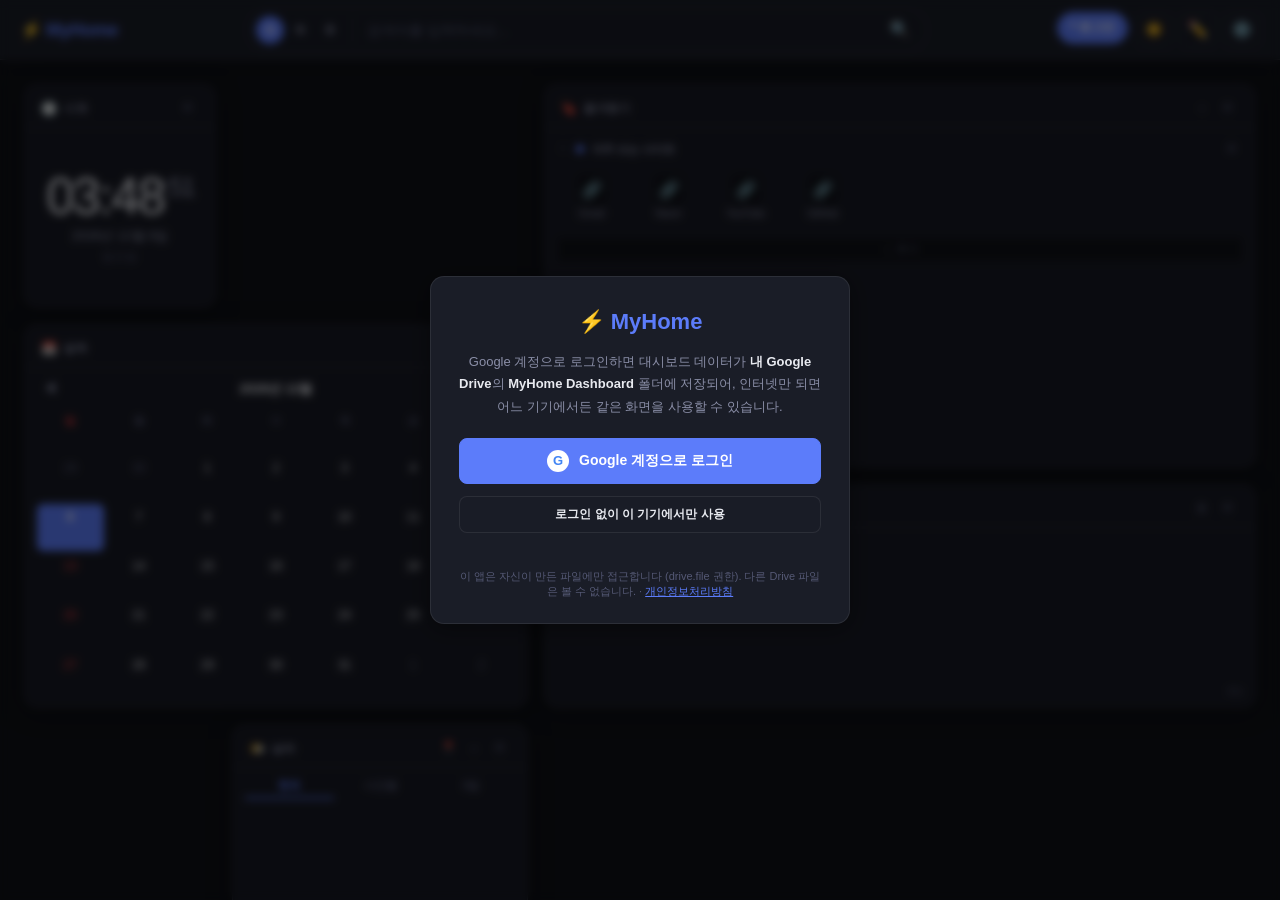
==== commit ba9b1e18: "개인정보처리방침 페이지 추가 (OAuth 앱 게시 요건) Co-Authored-By: Claude Opus 5.5 <noreply@anthropic.com>" ====
--- a/index.html
+++ b/index.html
@@ -94,6 +94,7 @@
       <div class="settings-group">
         <label class="settings-label">Google Drive 동기화</label>
         <div class="sync-info" id="syncInfo"></div>
+        <a class="sync-privacy" href="privacy.html" target="_blank" rel="noopener">개인정보처리방침</a>
         <div class="settings-row">
           <button class="btn btn-sm btn-primary" id="syncLoginBtn">Google 로그인</button>
           <button class="btn btn-sm btn-primary" id="syncNowBtn">🔄 지금 동기화</button>
@@ -144,7 +145,8 @@
       </button>
       <button class="btn btn-secondary login-local-btn" id="loginLocalBtn">로그인 없이 이 기기에서만 사용</button>
       <p class="login-note" id="loginNote"></p>
-      <p class="login-fine">이 앱은 자신이 만든 파일에만 접근합니다 (drive.file 권한). 다른 Drive 파일은 볼 수 없습니다.</p>
+      <p class="login-fine">이 앱은 자신이 만든 파일에만 접근합니다 (drive.file 권한). 다른 Drive 파일은 볼 수 없습니다.
+        · <a href="privacy.html" target="_blank" rel="noopener">개인정보처리방침</a></p>
     </div>
   </div>
 
--- a/assets/css/dashboard.css
+++ b/assets/css/dashboard.css
@@ -504,3 +504,6 @@
 @media (max-width: 768px) {
   .sync-btn { padding: 0 8px; font-size: 11px; }
 }
+
+.login-fine a, .sync-privacy { color: var(--accent); }
+.sync-privacy { display: inline-block; font-size: 11px; margin-bottom: 10px; }
